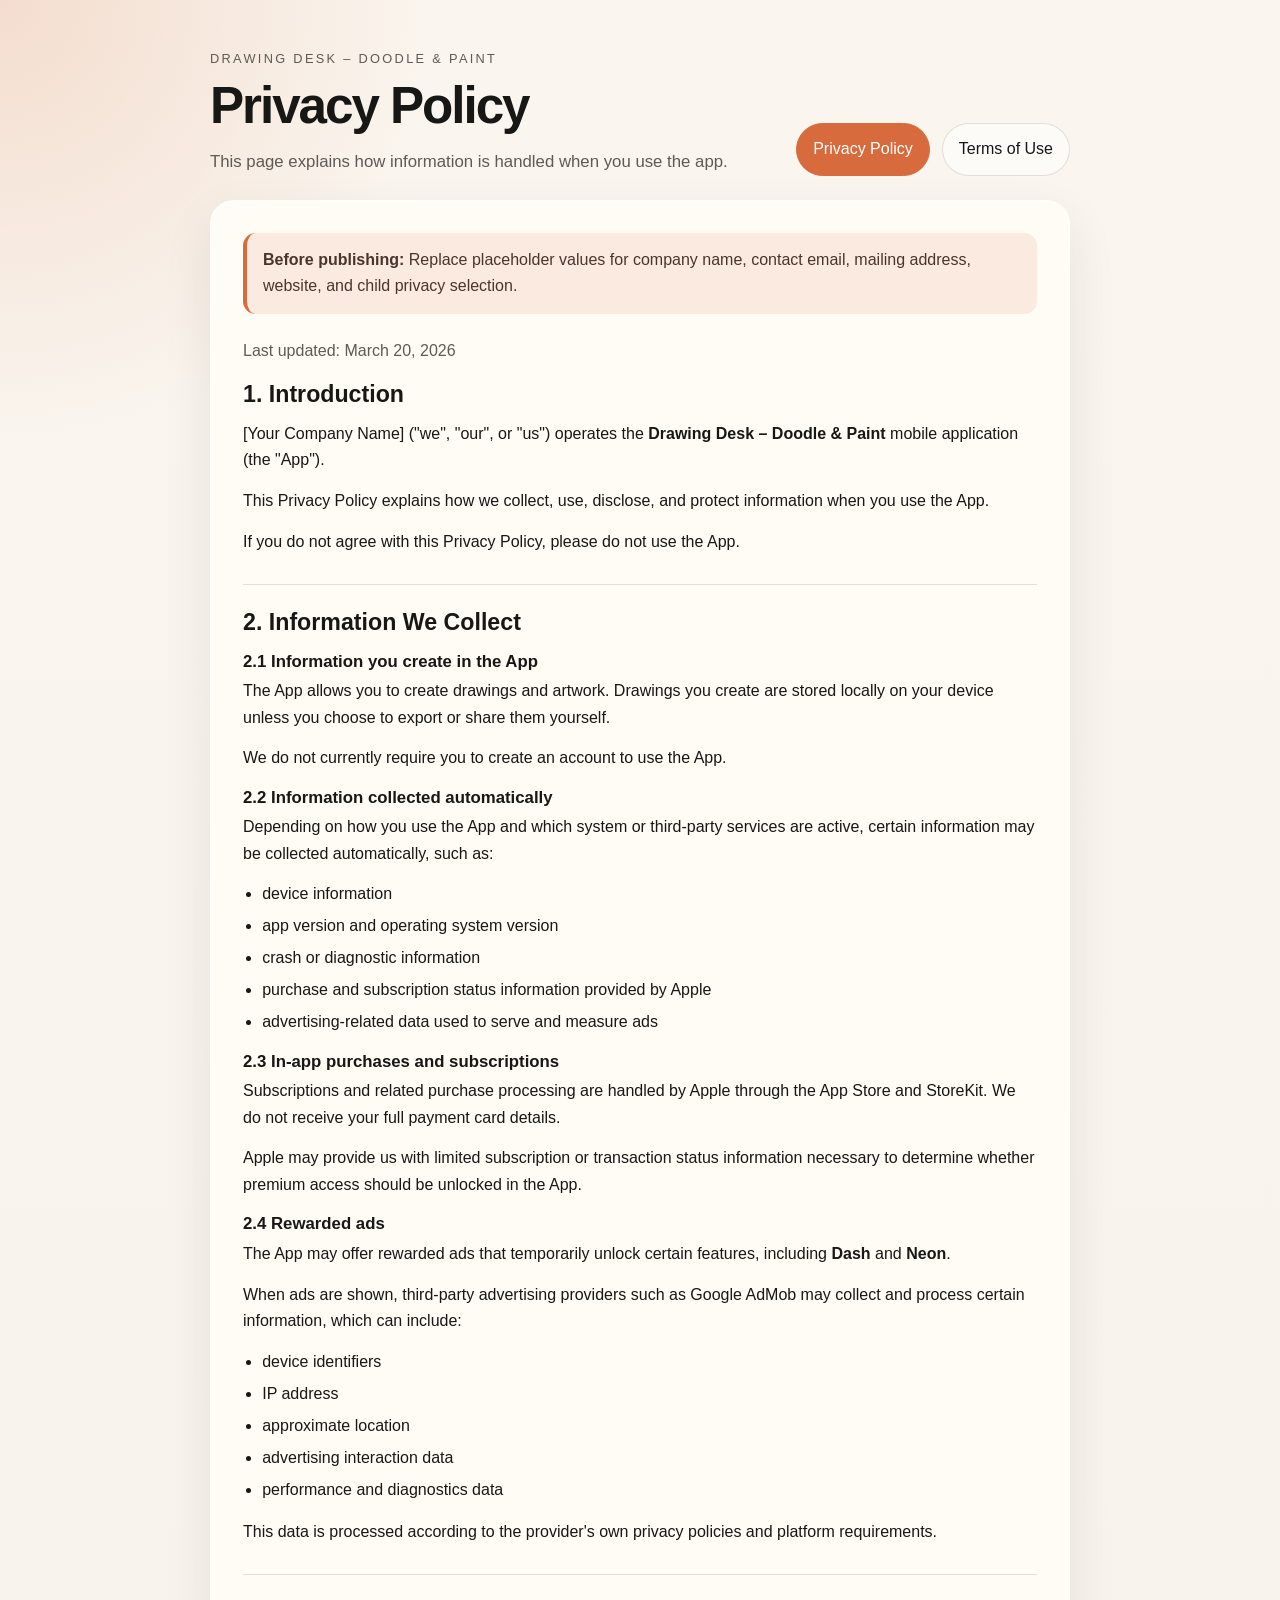
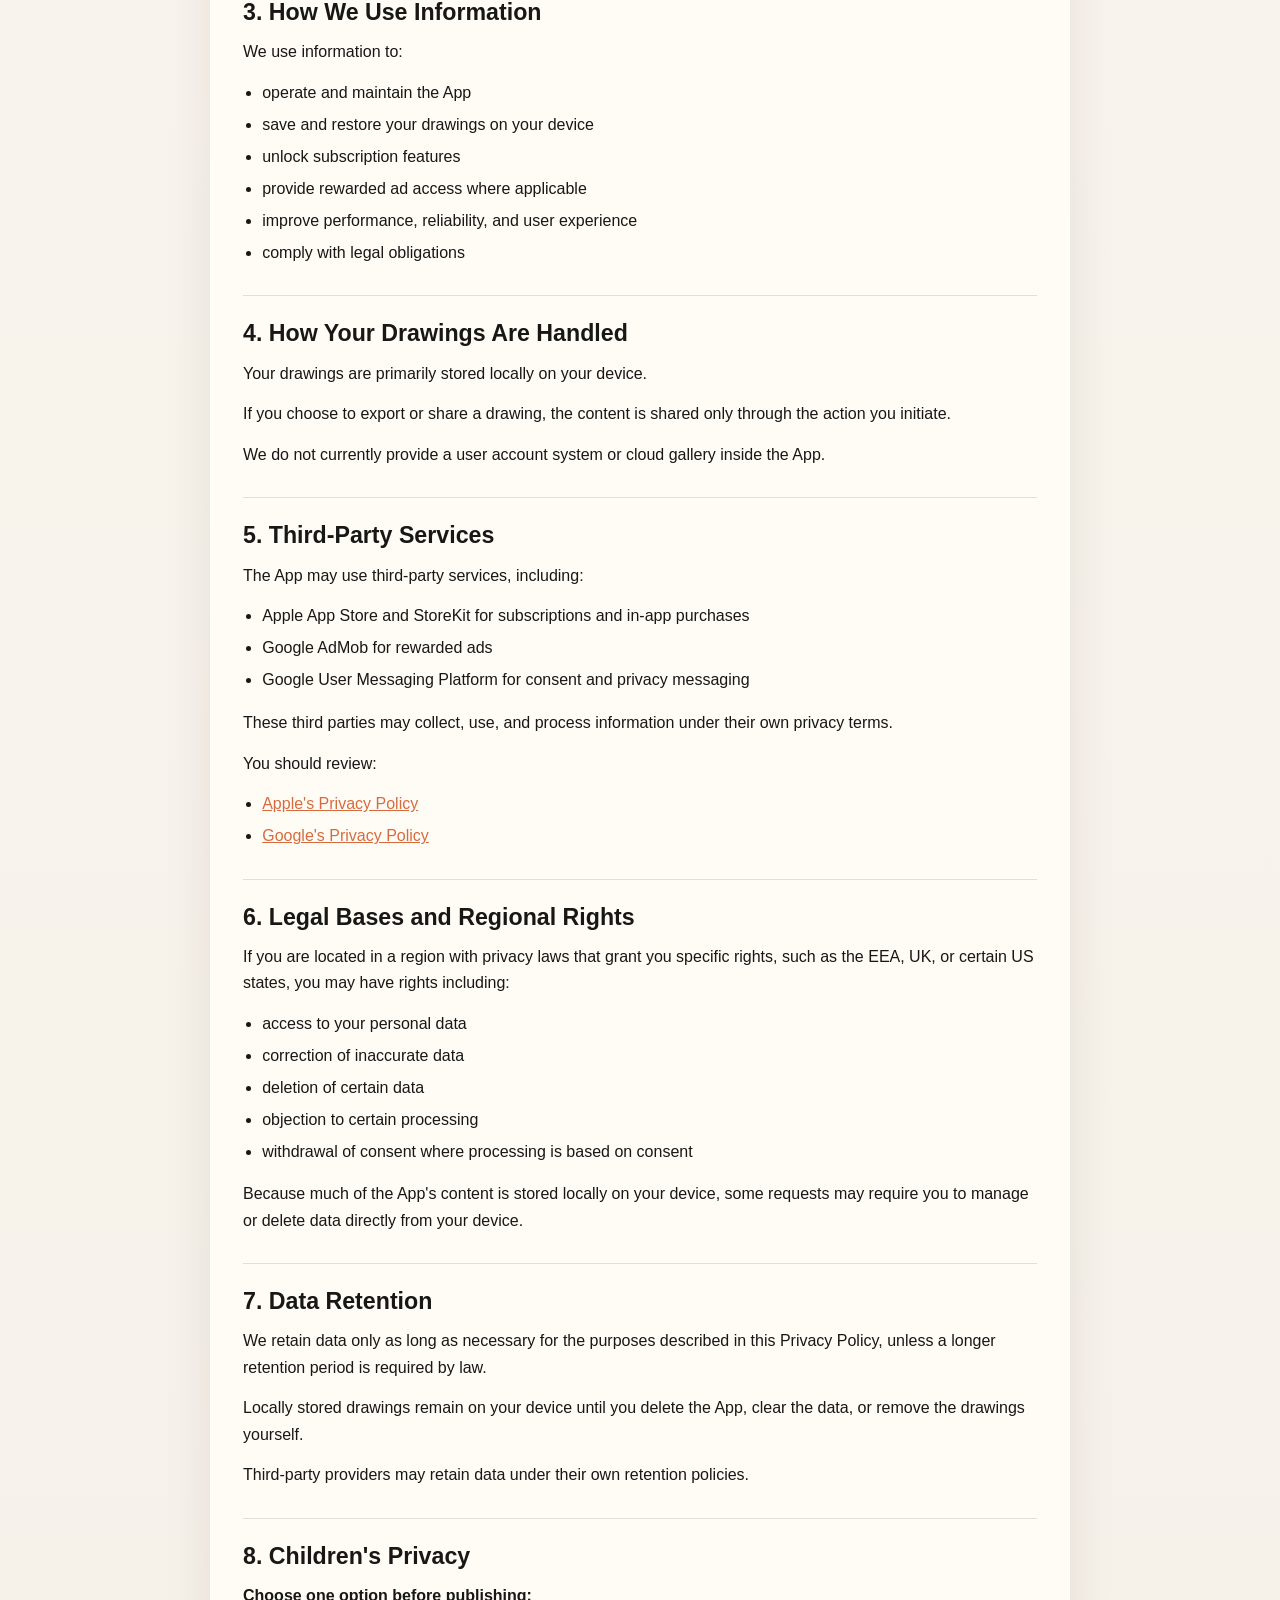
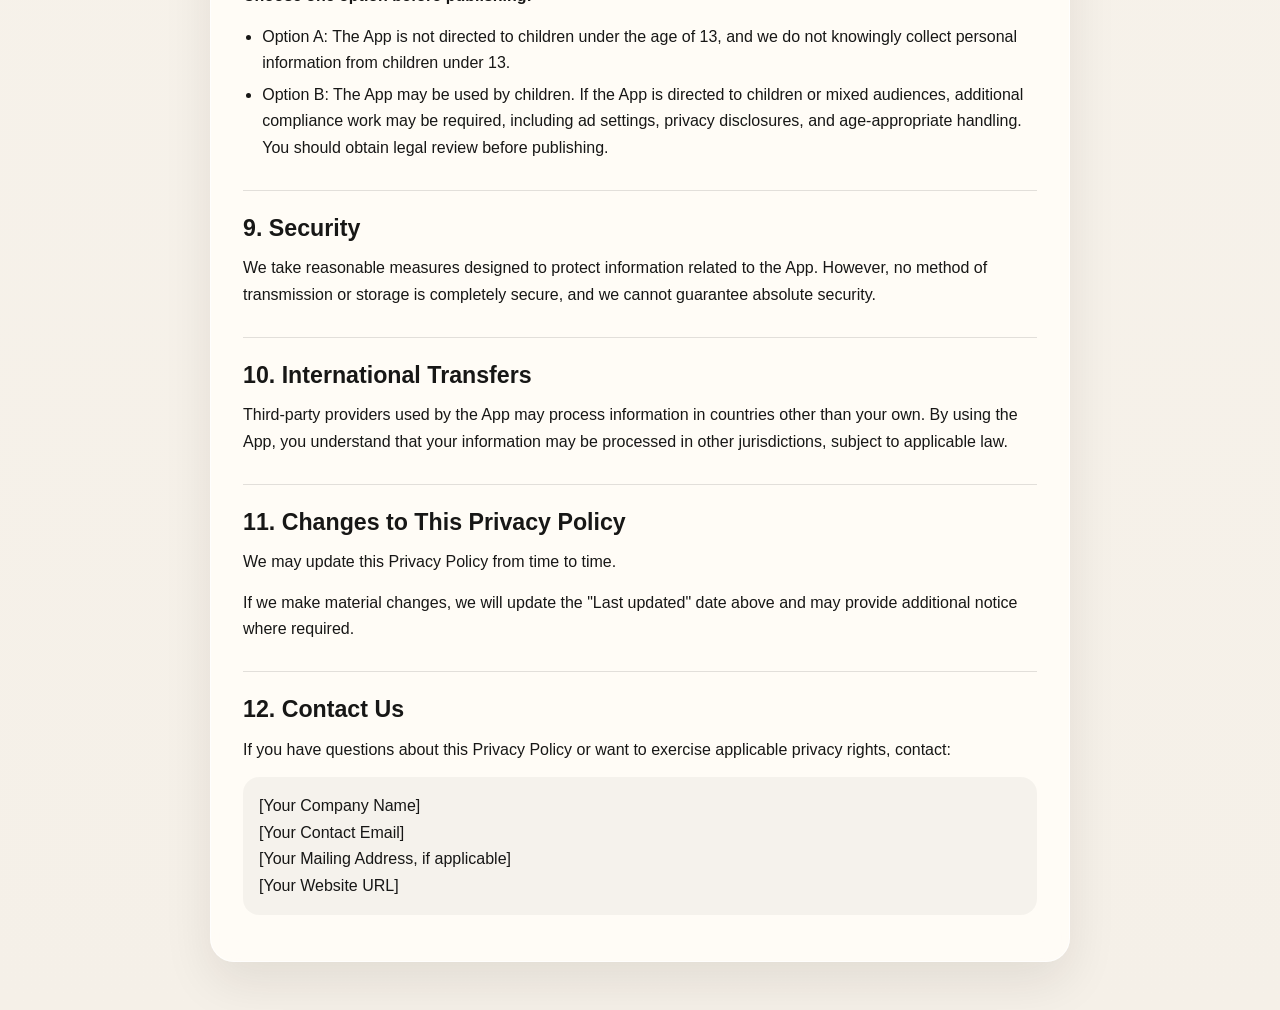
==== privacy.html @ d9f8cfc0 "Upload new files" ====
<!DOCTYPE html>
<html lang="en">
<head>
  <meta charset="UTF-8">
  <meta name="viewport" content="width=device-width, initial-scale=1.0">
  <title>Drawing Desk – Doodle & Paint | Privacy Policy</title>
  <meta name="description" content="Privacy Policy for Drawing Desk – Doodle & Paint.">
  <link rel="stylesheet" href="legal-styles.css">
</head>
<body>
  <div class="page-shell">
    <header class="hero">
      <div class="hero-copy">
        <p class="eyebrow">Drawing Desk – Doodle &amp; Paint</p>
        <h1>Privacy Policy</h1>
        <p class="lede">This page explains how information is handled when you use the app.</p>
      </div>
      <nav class="top-nav" aria-label="Legal pages">
        <a class="nav-link current" href="privacy.html">Privacy Policy</a>
        <a class="nav-link" href="terms.html">Terms of Use</a>
      </nav>
    </header>

    <main class="content-card">
      <div class="notice">
        <strong>Before publishing:</strong>
        Replace placeholder values for company name, contact email, mailing address, website, and child privacy selection.
      </div>

      <section>
        <p class="meta">Last updated: March 20, 2026</p>
        <h2>1. Introduction</h2>
        <p>[Your Company Name] ("we", "our", or "us") operates the <strong>Drawing Desk – Doodle &amp; Paint</strong> mobile application (the "App").</p>
        <p>This Privacy Policy explains how we collect, use, disclose, and protect information when you use the App.</p>
        <p>If you do not agree with this Privacy Policy, please do not use the App.</p>
      </section>

      <section>
        <h2>2. Information We Collect</h2>

        <h3>2.1 Information you create in the App</h3>
        <p>The App allows you to create drawings and artwork. Drawings you create are stored locally on your device unless you choose to export or share them yourself.</p>
        <p>We do not currently require you to create an account to use the App.</p>

        <h3>2.2 Information collected automatically</h3>
        <p>Depending on how you use the App and which system or third-party services are active, certain information may be collected automatically, such as:</p>
        <ul>
          <li>device information</li>
          <li>app version and operating system version</li>
          <li>crash or diagnostic information</li>
          <li>purchase and subscription status information provided by Apple</li>
          <li>advertising-related data used to serve and measure ads</li>
        </ul>

        <h3>2.3 In-app purchases and subscriptions</h3>
        <p>Subscriptions and related purchase processing are handled by Apple through the App Store and StoreKit. We do not receive your full payment card details.</p>
        <p>Apple may provide us with limited subscription or transaction status information necessary to determine whether premium access should be unlocked in the App.</p>

        <h3>2.4 Rewarded ads</h3>
        <p>The App may offer rewarded ads that temporarily unlock certain features, including <strong>Dash</strong> and <strong>Neon</strong>.</p>
        <p>When ads are shown, third-party advertising providers such as Google AdMob may collect and process certain information, which can include:</p>
        <ul>
          <li>device identifiers</li>
          <li>IP address</li>
          <li>approximate location</li>
          <li>advertising interaction data</li>
          <li>performance and diagnostics data</li>
        </ul>
        <p>This data is processed according to the provider's own privacy policies and platform requirements.</p>
      </section>

      <section>
        <h2>3. How We Use Information</h2>
        <p>We use information to:</p>
        <ul>
          <li>operate and maintain the App</li>
          <li>save and restore your drawings on your device</li>
          <li>unlock subscription features</li>
          <li>provide rewarded ad access where applicable</li>
          <li>improve performance, reliability, and user experience</li>
          <li>comply with legal obligations</li>
        </ul>
      </section>

      <section>
        <h2>4. How Your Drawings Are Handled</h2>
        <p>Your drawings are primarily stored locally on your device.</p>
        <p>If you choose to export or share a drawing, the content is shared only through the action you initiate.</p>
        <p>We do not currently provide a user account system or cloud gallery inside the App.</p>
      </section>

      <section>
        <h2>5. Third-Party Services</h2>
        <p>The App may use third-party services, including:</p>
        <ul>
          <li>Apple App Store and StoreKit for subscriptions and in-app purchases</li>
          <li>Google AdMob for rewarded ads</li>
          <li>Google User Messaging Platform for consent and privacy messaging</li>
        </ul>
        <p>These third parties may collect, use, and process information under their own privacy terms.</p>
        <p>You should review:</p>
        <ul>
          <li><a href="https://www.apple.com/legal/privacy/">Apple's Privacy Policy</a></li>
          <li><a href="https://policies.google.com/privacy">Google's Privacy Policy</a></li>
        </ul>
      </section>

      <section>
        <h2>6. Legal Bases and Regional Rights</h2>
        <p>If you are located in a region with privacy laws that grant you specific rights, such as the EEA, UK, or certain US states, you may have rights including:</p>
        <ul>
          <li>access to your personal data</li>
          <li>correction of inaccurate data</li>
          <li>deletion of certain data</li>
          <li>objection to certain processing</li>
          <li>withdrawal of consent where processing is based on consent</li>
        </ul>
        <p>Because much of the App's content is stored locally on your device, some requests may require you to manage or delete data directly from your device.</p>
      </section>

      <section>
        <h2>7. Data Retention</h2>
        <p>We retain data only as long as necessary for the purposes described in this Privacy Policy, unless a longer retention period is required by law.</p>
        <p>Locally stored drawings remain on your device until you delete the App, clear the data, or remove the drawings yourself.</p>
        <p>Third-party providers may retain data under their own retention policies.</p>
      </section>

      <section>
        <h2>8. Children's Privacy</h2>
        <p><strong>Choose one option before publishing:</strong></p>
        <ul>
          <li>Option A: The App is not directed to children under the age of 13, and we do not knowingly collect personal information from children under 13.</li>
          <li>Option B: The App may be used by children. If the App is directed to children or mixed audiences, additional compliance work may be required, including ad settings, privacy disclosures, and age-appropriate handling. You should obtain legal review before publishing.</li>
        </ul>
      </section>

      <section>
        <h2>9. Security</h2>
        <p>We take reasonable measures designed to protect information related to the App. However, no method of transmission or storage is completely secure, and we cannot guarantee absolute security.</p>
      </section>

      <section>
        <h2>10. International Transfers</h2>
        <p>Third-party providers used by the App may process information in countries other than your own. By using the App, you understand that your information may be processed in other jurisdictions, subject to applicable law.</p>
      </section>

      <section>
        <h2>11. Changes to This Privacy Policy</h2>
        <p>We may update this Privacy Policy from time to time.</p>
        <p>If we make material changes, we will update the "Last updated" date above and may provide additional notice where required.</p>
      </section>

      <section>
        <h2>12. Contact Us</h2>
        <p>If you have questions about this Privacy Policy or want to exercise applicable privacy rights, contact:</p>
        <p class="contact-block">
          [Your Company Name]<br>
          [Your Contact Email]<br>
          [Your Mailing Address, if applicable]<br>
          [Your Website URL]
        </p>
      </section>
    </main>
  </div>
</body>
</html>
---- legal-styles.css ----
:root {
  --background: #f5f0e8;
  --paper: rgba(255, 252, 247, 0.94);
  --ink: #171716;
  --muted: #5f5a53;
  --line: rgba(23, 23, 22, 0.12);
  --accent: #d86b3d;
  --accent-soft: rgba(216, 107, 61, 0.12);
  --shadow: rgba(30, 18, 12, 0.09);
  --max-width: 860px;
}

* {
  box-sizing: border-box;
}

body {
  margin: 0;
  font-family: "Avenir Next", "Segoe UI", sans-serif;
  color: var(--ink);
  line-height: 1.65;
  background:
    radial-gradient(circle at top left, rgba(216, 107, 61, 0.18), transparent 28rem),
    linear-gradient(180deg, #faf6ef 0%, var(--background) 100%);
}

a {
  color: var(--accent);
}

.page-shell {
  min-height: 100vh;
  padding: 2rem 1.25rem 3rem;
}

.hero,
.content-card {
  width: min(100%, var(--max-width));
  margin: 0 auto;
}

.hero {
  display: grid;
  gap: 1rem;
  align-items: end;
  margin-bottom: 1.5rem;
}

.eyebrow {
  margin: 0 0 0.5rem;
  font-size: 0.8rem;
  letter-spacing: 0.18em;
  text-transform: uppercase;
  color: var(--muted);
}

h1,
h2,
h3 {
  line-height: 1.15;
}

h1 {
  margin: 0;
  font-size: clamp(2.4rem, 4vw, 4.4rem);
  letter-spacing: -0.04em;
}

.lede {
  max-width: 42rem;
  margin: 0.75rem 0 0;
  font-size: 1.05rem;
  color: var(--muted);
}

.top-nav {
  display: flex;
  flex-wrap: wrap;
  gap: 0.75rem;
}

.nav-link {
  display: inline-flex;
  align-items: center;
  justify-content: center;
  min-height: 2.75rem;
  padding: 0.75rem 1rem;
  border: 1px solid var(--line);
  border-radius: 999px;
  background: rgba(255, 255, 255, 0.55);
  color: var(--ink);
  text-decoration: none;
}

.nav-link.current {
  background: var(--accent);
  border-color: var(--accent);
  color: white;
}

.content-card {
  padding: 1.4rem;
  background: var(--paper);
  border: 1px solid rgba(255, 255, 255, 0.65);
  border-radius: 1.5rem;
  box-shadow: 0 20px 50px var(--shadow);
  backdrop-filter: blur(14px);
}

.notice {
  margin-bottom: 1.5rem;
  padding: 0.9rem 1rem;
  border-left: 4px solid var(--accent);
  border-radius: 0.8rem;
  background: var(--accent-soft);
  color: #4a352b;
}

.meta {
  margin-top: 0;
  margin-bottom: 1rem;
  color: var(--muted);
}

section + section {
  margin-top: 1.8rem;
  padding-top: 1.5rem;
  border-top: 1px solid var(--line);
}

h2 {
  margin: 0 0 0.85rem;
  font-size: 1.45rem;
}

h3 {
  margin: 1rem 0 0.45rem;
  font-size: 1.05rem;
}

p {
  margin: 0 0 0.9rem;
}

ul {
  margin: 0.5rem 0 1rem;
  padding-left: 1.2rem;
}

li + li {
  margin-top: 0.35rem;
}

.contact-block {
  padding: 1rem;
  border-radius: 1rem;
  background: rgba(23, 23, 22, 0.04);
}

@media (min-width: 760px) {
  .page-shell {
    padding-top: 3rem;
  }

  .hero {
    grid-template-columns: minmax(0, 1fr) auto;
    gap: 1.5rem;
  }

  .content-card {
    padding: 2rem;
  }
}
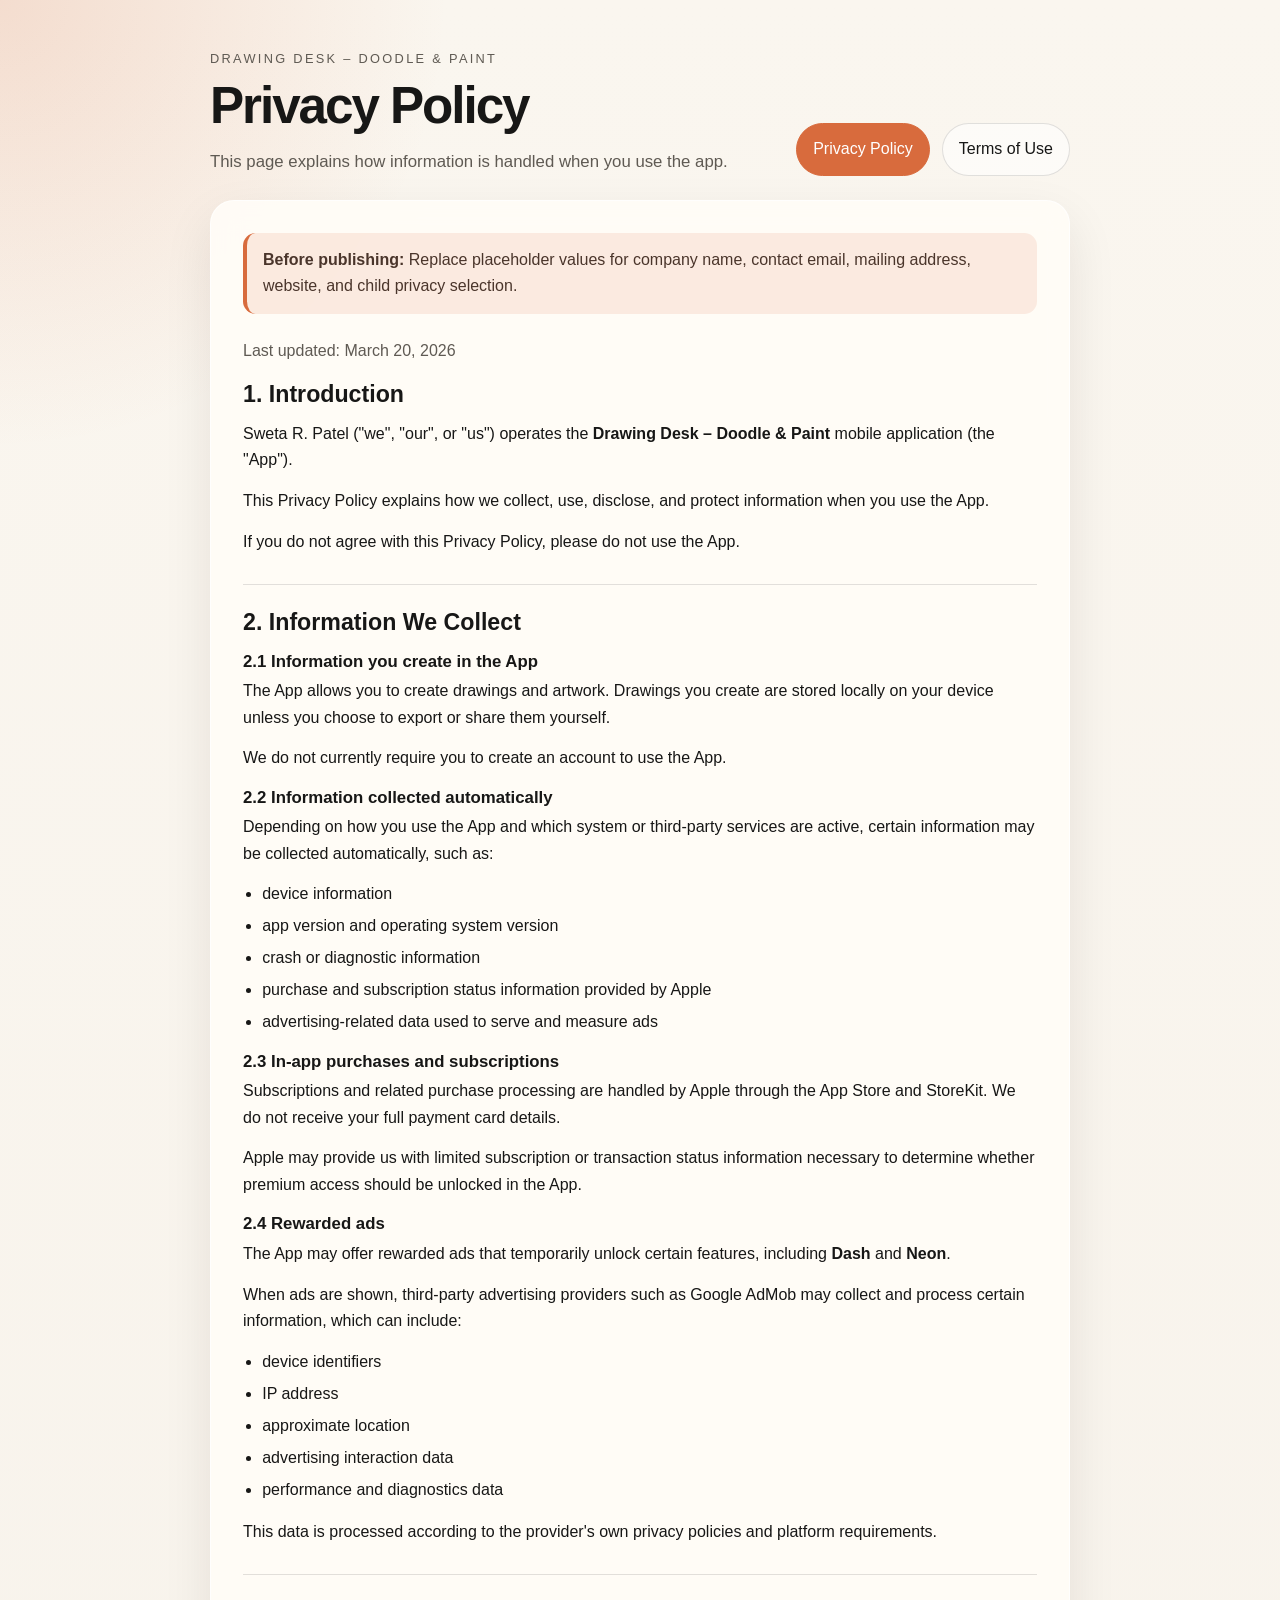
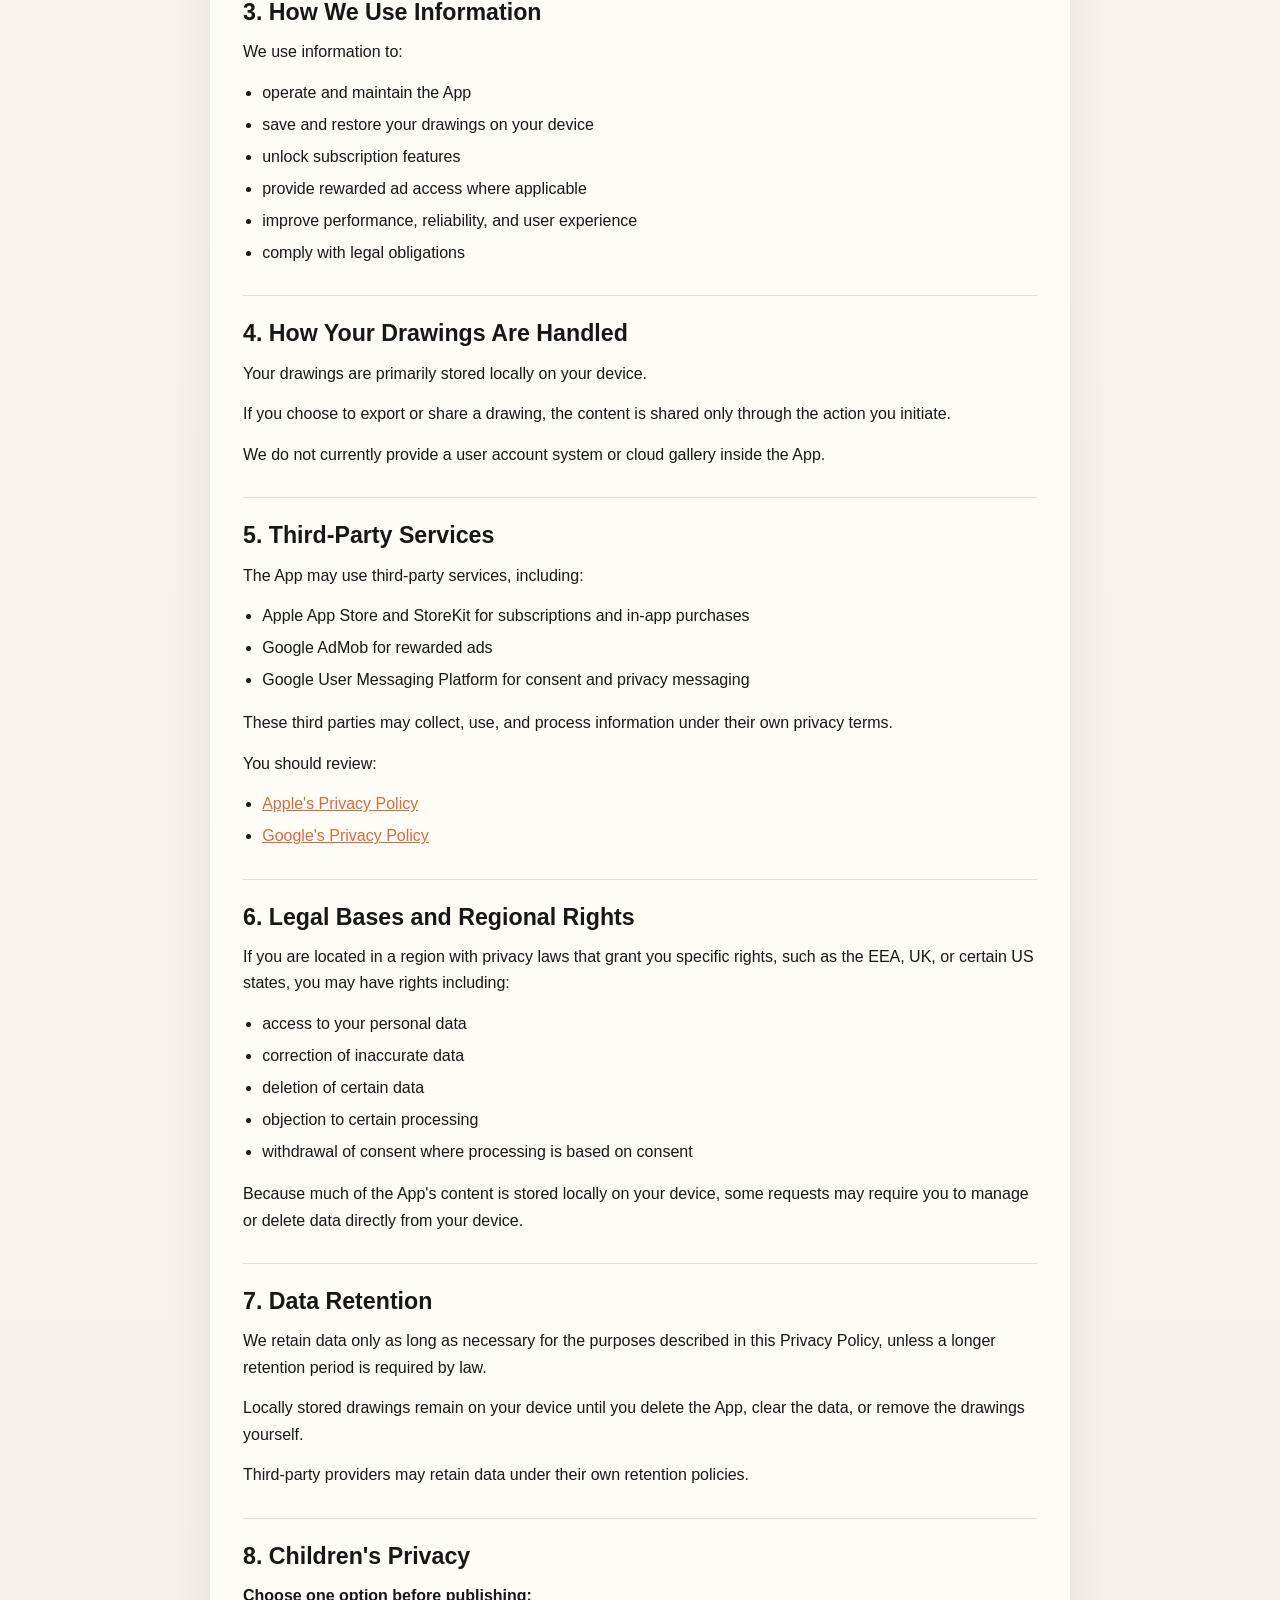
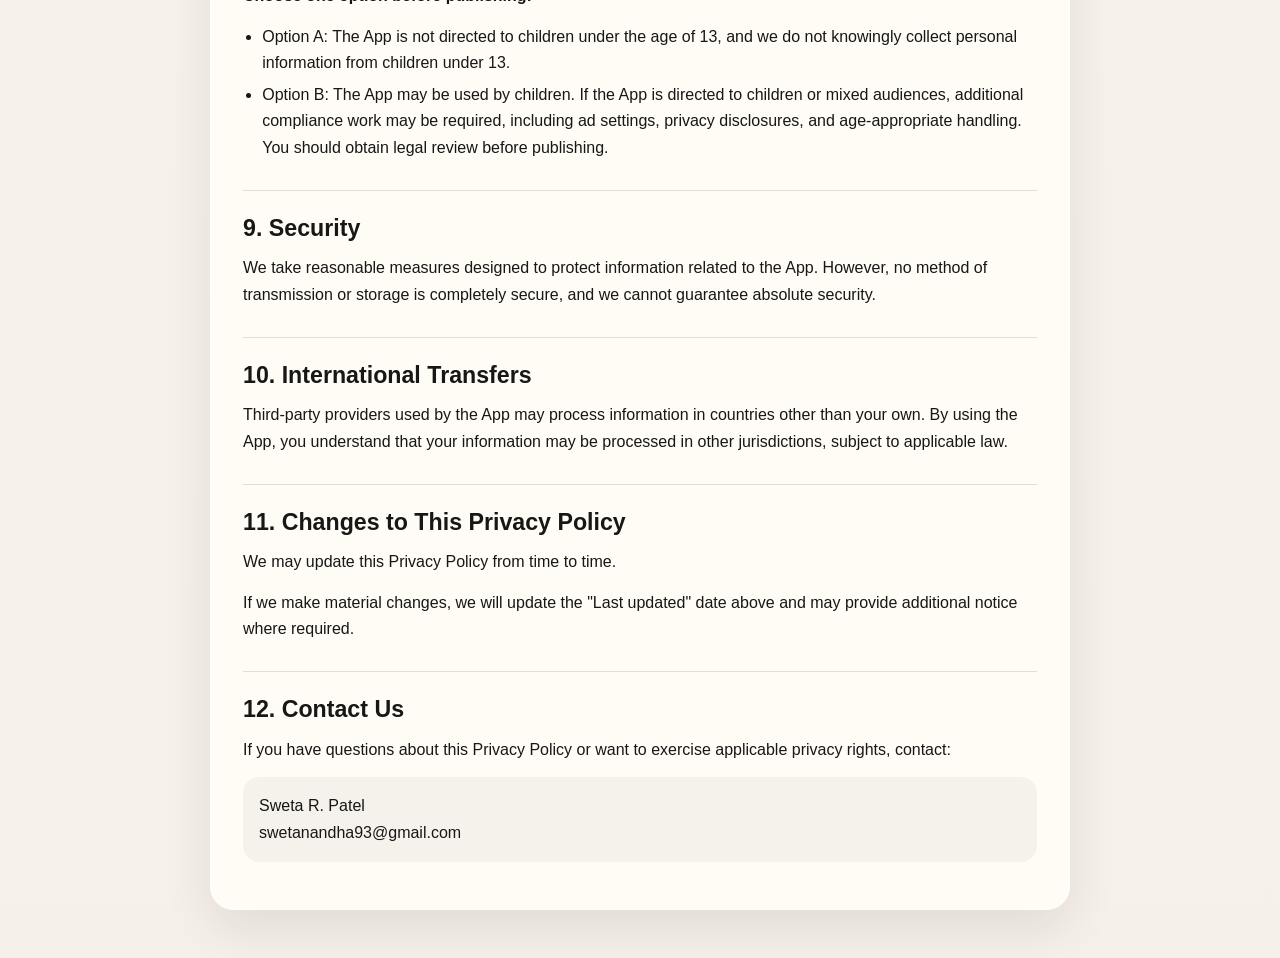
==== commit 75b731fd: "updated the information in those files" ====
--- a/privacy.html
+++ b/privacy.html
@@ -30,7 +30,7 @@
       <section>
         <p class="meta">Last updated: March 20, 2026</p>
         <h2>1. Introduction</h2>
-        <p>[Your Company Name] ("we", "our", or "us") operates the <strong>Drawing Desk – Doodle &amp; Paint</strong> mobile application (the "App").</p>
+        <p>Sweta R. Patel ("we", "our", or "us") operates the <strong>Drawing Desk – Doodle &amp; Paint</strong> mobile application (the "App").</p>
         <p>This Privacy Policy explains how we collect, use, disclose, and protect information when you use the App.</p>
         <p>If you do not agree with this Privacy Policy, please do not use the App.</p>
       </section>
@@ -154,10 +154,8 @@
         <h2>12. Contact Us</h2>
         <p>If you have questions about this Privacy Policy or want to exercise applicable privacy rights, contact:</p>
         <p class="contact-block">
-          [Your Company Name]<br>
-          [Your Contact Email]<br>
-          [Your Mailing Address, if applicable]<br>
-          [Your Website URL]
+          Sweta R. Patel<br>
+          swetanandha93@gmail.com
         </p>
       </section>
     </main>
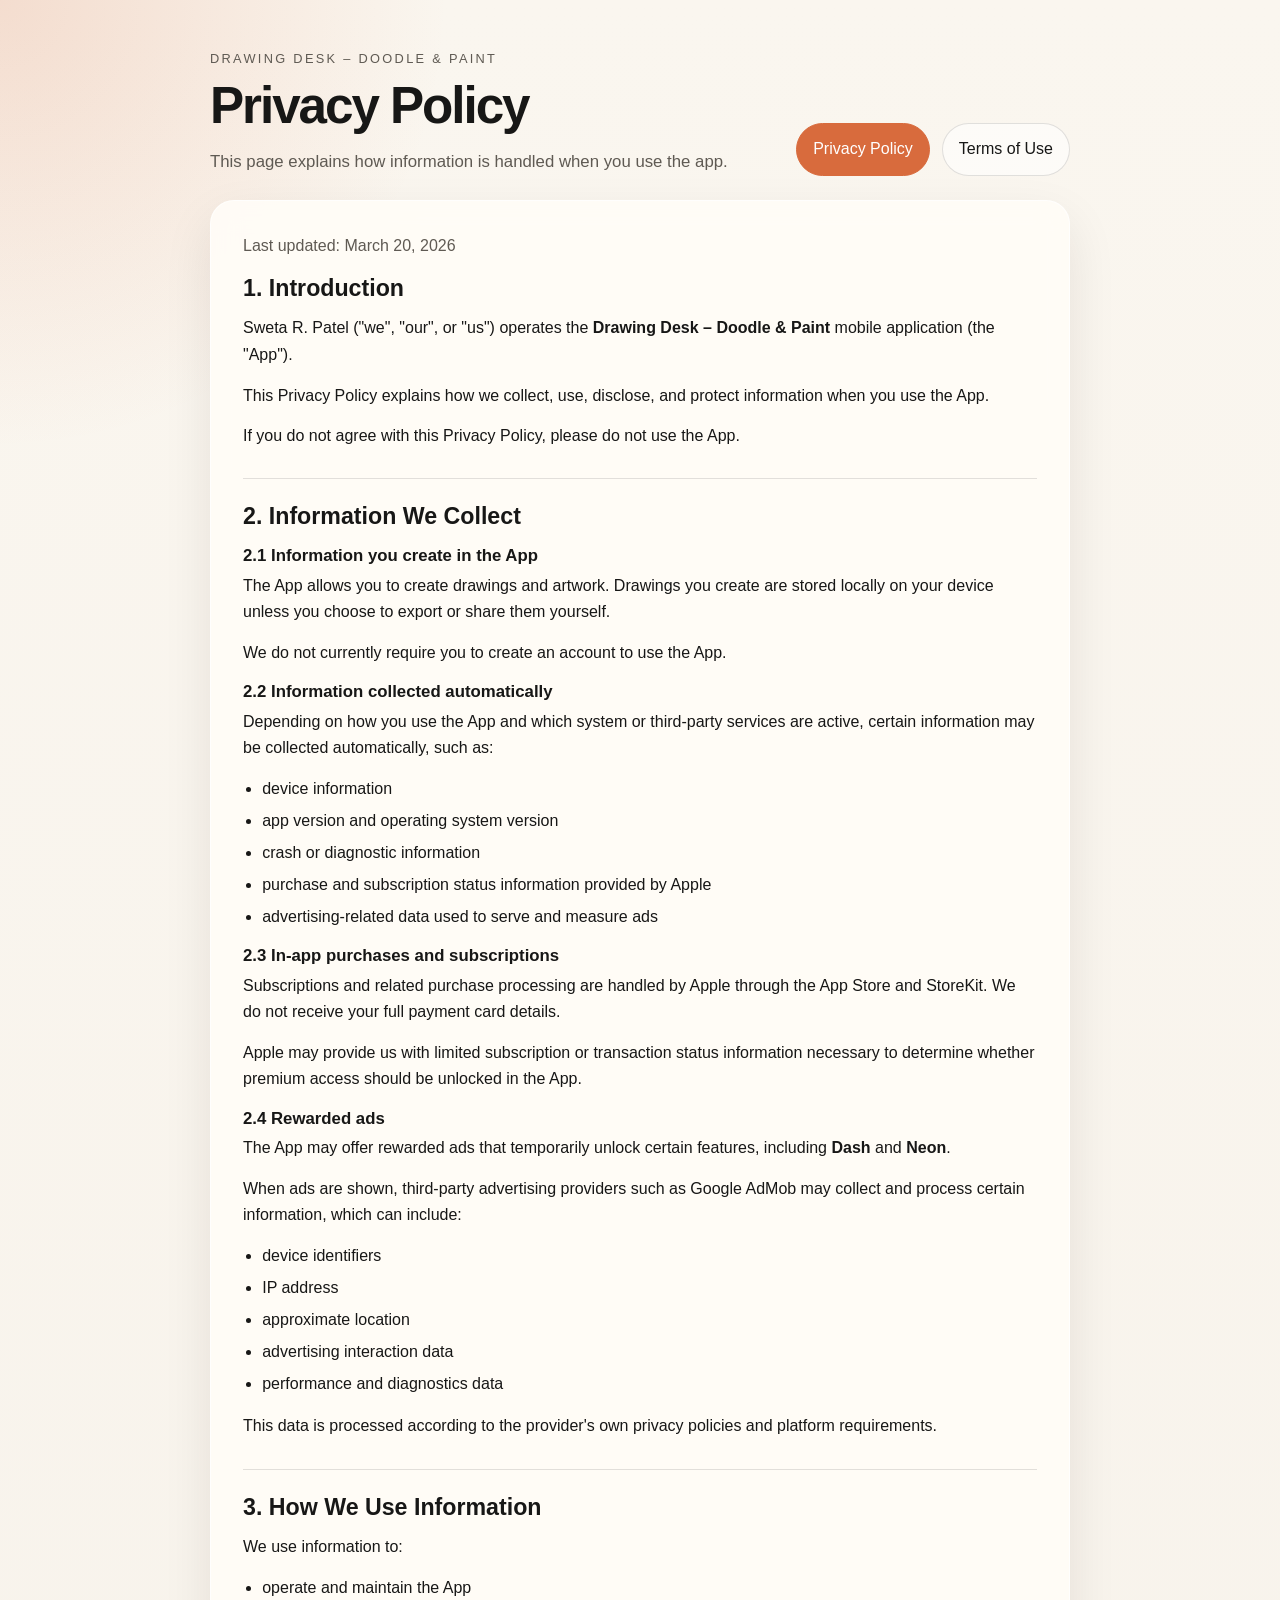
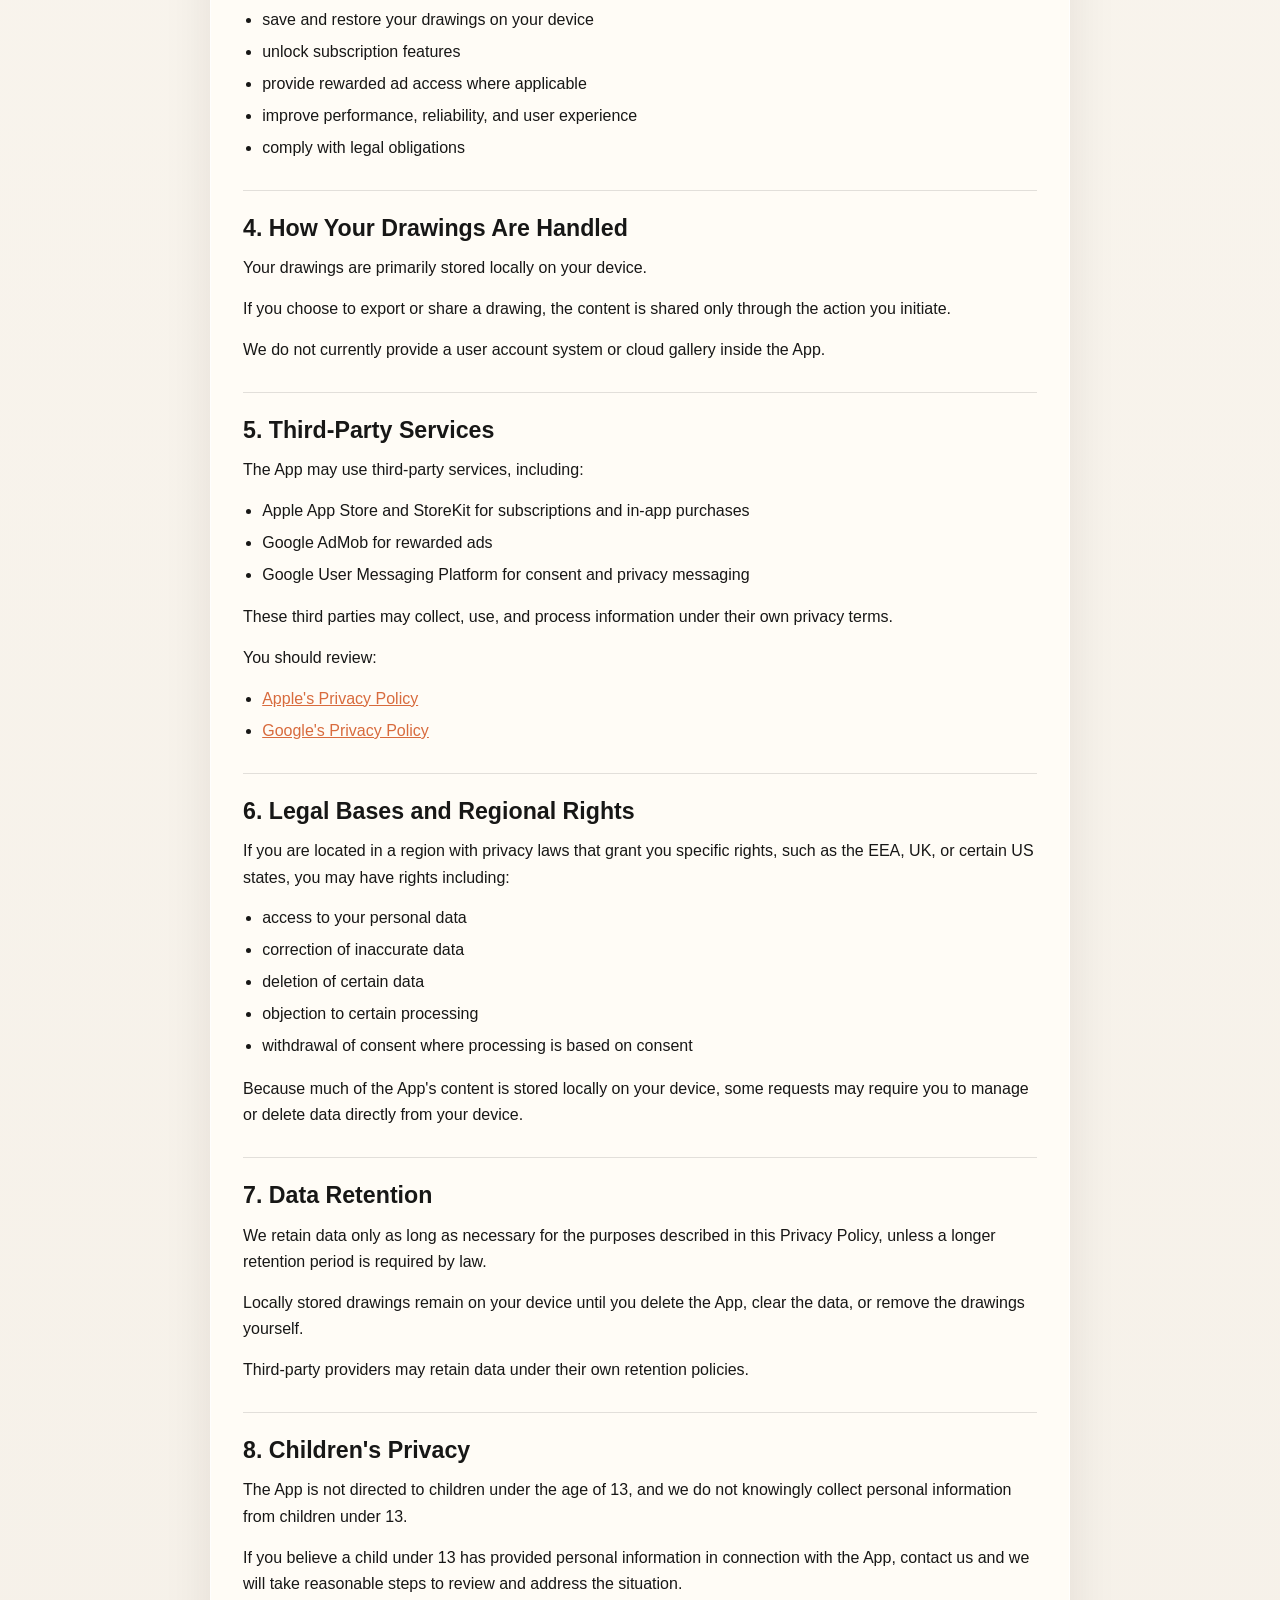
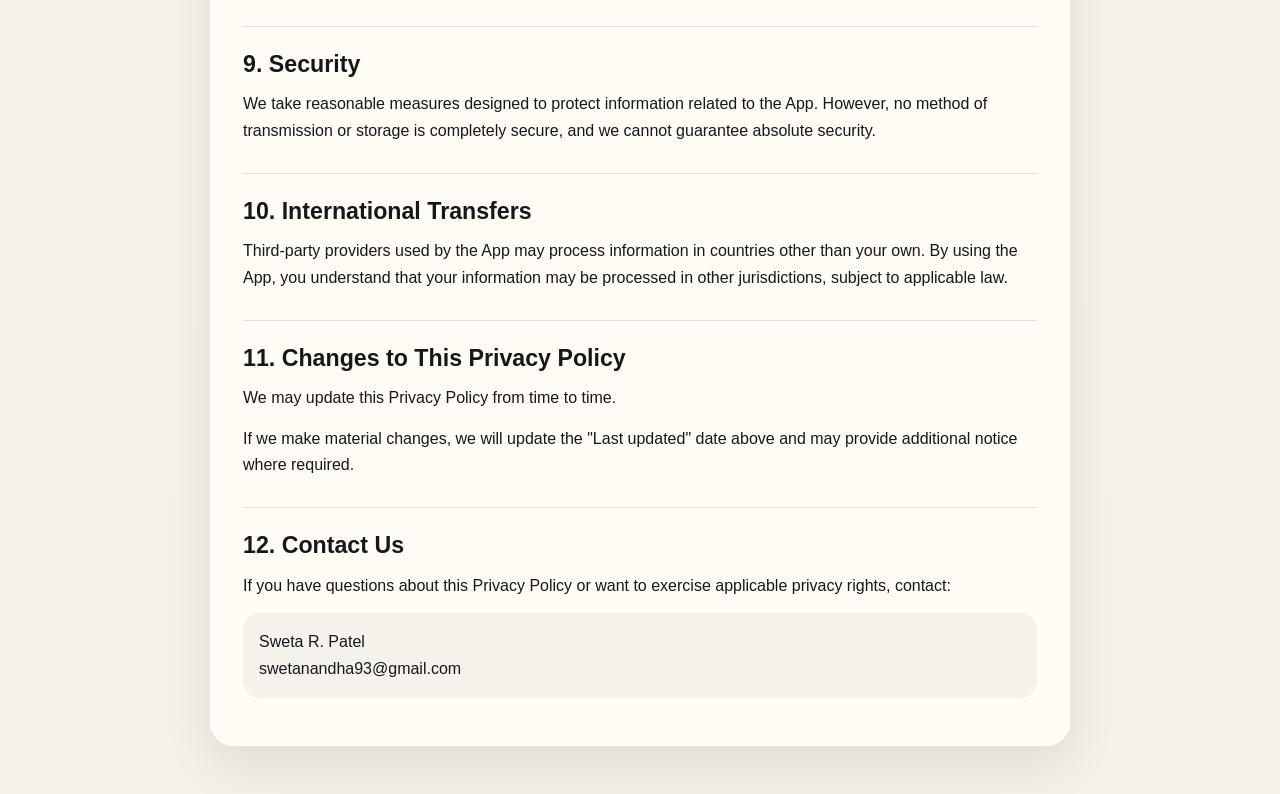
==== commit 9a9f8d8e: "production ready files" ====
--- a/privacy.html
+++ b/privacy.html
@@ -22,11 +22,6 @@
     </header>
 
     <main class="content-card">
-      <div class="notice">
-        <strong>Before publishing:</strong>
-        Replace placeholder values for company name, contact email, mailing address, website, and child privacy selection.
-      </div>
-
       <section>
         <p class="meta">Last updated: March 20, 2026</p>
         <h2>1. Introduction</h2>
@@ -127,11 +122,8 @@
 
       <section>
         <h2>8. Children's Privacy</h2>
-        <p><strong>Choose one option before publishing:</strong></p>
-        <ul>
-          <li>Option A: The App is not directed to children under the age of 13, and we do not knowingly collect personal information from children under 13.</li>
-          <li>Option B: The App may be used by children. If the App is directed to children or mixed audiences, additional compliance work may be required, including ad settings, privacy disclosures, and age-appropriate handling. You should obtain legal review before publishing.</li>
-        </ul>
+        <p>The App is not directed to children under the age of 13, and we do not knowingly collect personal information from children under 13.</p>
+        <p>If you believe a child under 13 has provided personal information in connection with the App, contact us and we will take reasonable steps to review and address the situation.</p>
       </section>
 
       <section>
